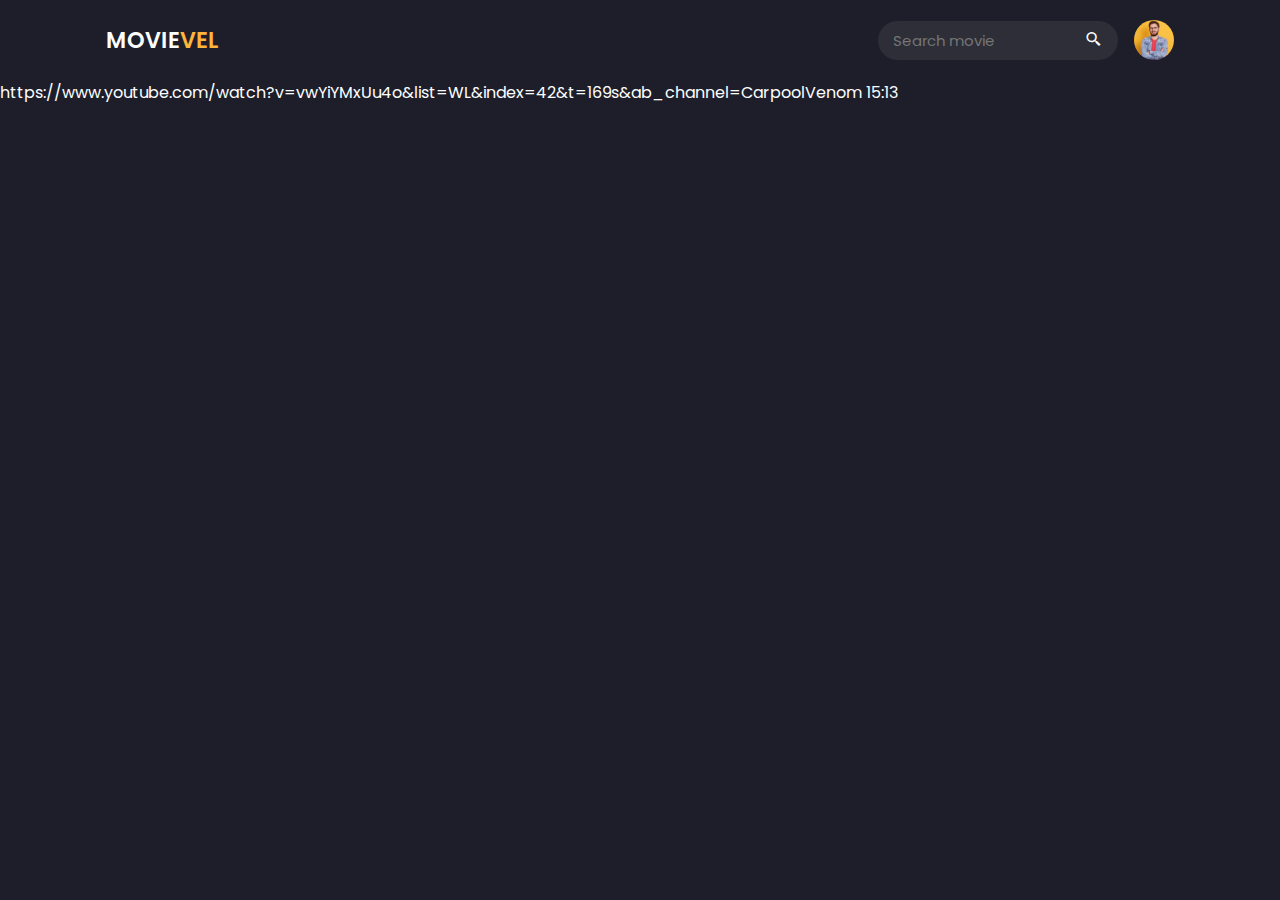
==== index.html @ 68d5fafa "Header updated" ====
<!DOCTYPE html>
<html lang="en">

<head>
   <meta charset="UTF-8" />
   <meta http-equiv="X-UA-Compatible" content="IE=edge" />
   <meta name="viewport" content="width=device-width, initial-scale=1.0" />
   <title>responsive Moviews Website</title>
   <!-- Link to CSS -->
   <link rel="stylesheet" href="css/style.css" />
   <!-- Fav Icon -->
   <link rel="shortcut icon" href="img/fav-icon.png" />
   <!-- Box Icons -->
   <link href="https://unpkg.com/boxicons@2.1.4/css/boxicons.min.css" rel="stylesheet" />
</head>

<body>
   <!-- Header -->
   <header>
      <!-- Nav -->
      <div class="nav container">
         <!-- Logo -->
         <a href="index.html" class="logo">
            Movie<span>Vel</span>
         </a>
         <div class="search-box">
            <input type="search" name="" id="search-input" placeholder="Search movie">
            <i class="bx bx-search-alt-2"></i>
         </div>
         <!-- User -->
         <a href="#" class="user">
            <img src="img/user.jpg" alt="" class="user-img">
         </a>
         <!-- NavBar -->
      </div>
   </header>

   <!-- Link To JS -->
   <script src="js/main.js"></script>
</body>

</html>

https://www.youtube.com/watch?v=vwYiYMxUu4o&list=WL&index=42&t=169s&ab_channel=CarpoolVenom
15:13
---- css/style.css ----
/* Google Fonts */
@import url("https://fonts.googleapis.com/css2?family=Poppins:wght@400;500;600;700&display=swap");

* {
   font-family: "Poppins", sans-serif;
   margin: 0;
   padding: 0;
   scroll-behavior: smooth;
   box-sizing: border-box;
   scroll-padding-top: 2rem;
}

/* Some Variables */
:root {
   --main-color: #ffb43a;
   --hover-color: hsl(37, 94%, 57%);
   --body-color: #1e1e2a;
   --text-color: #fcfeff;
   --container-color: #2d2e37;
}

a {
   text-decoration: none;
}

li {
   list-style: none;
}

img {
   width: 100%;
}

.bx {
   cursor: pointer;
}

body {
   background: var(--body-color);
   color: var(--text-color);
}

.container {
   max-width: 1068px;
   margin: auto;
   width: 100%;
}

.header {
   position: fixed;
   top: 0;
   left: 0;
   width: 100%;
   background: var(--body-color);
   z-index: 100;
}

/* Nav */
.nav {
   display: flex;
   align-items: center;
   justify-content: center;
   padding: 20px 0;
}

/* Logo */
.logo {
   font-size: 1.4rem;
   color: var(--text-color);
   font-weight: 600;
   text-transform: uppercase;
   margin: 0 auto 0 0;
}

.logo span {
   color: var(--main-color);
}

/* Search Box */
.search-box {
   max-width: 240px;
   width: 100%;
   display: flex;
   align-items: center;
   column-gap: 0.7rem;
   padding: 8px 15px;
   background: var(--container-color);
   border-radius: 4rem;
   margin-right: 1rem;
}

.search-box .bx {
   font-size: 1.1rem;
}

.search-box .bx:hover {
   color: var(--main-color);
}

#search-input {
   width: 100%;
   border: none;
   outline: none;
   color: var(--text-color);
   background: transparent;
   font-size: 0.938rem;
}

.user {
   display: flex;
} 

.user-img {
   width: 40px;
   height: 40px;
   border-radius: 50%;
   object-fit: cover;
   object-position: center;
}
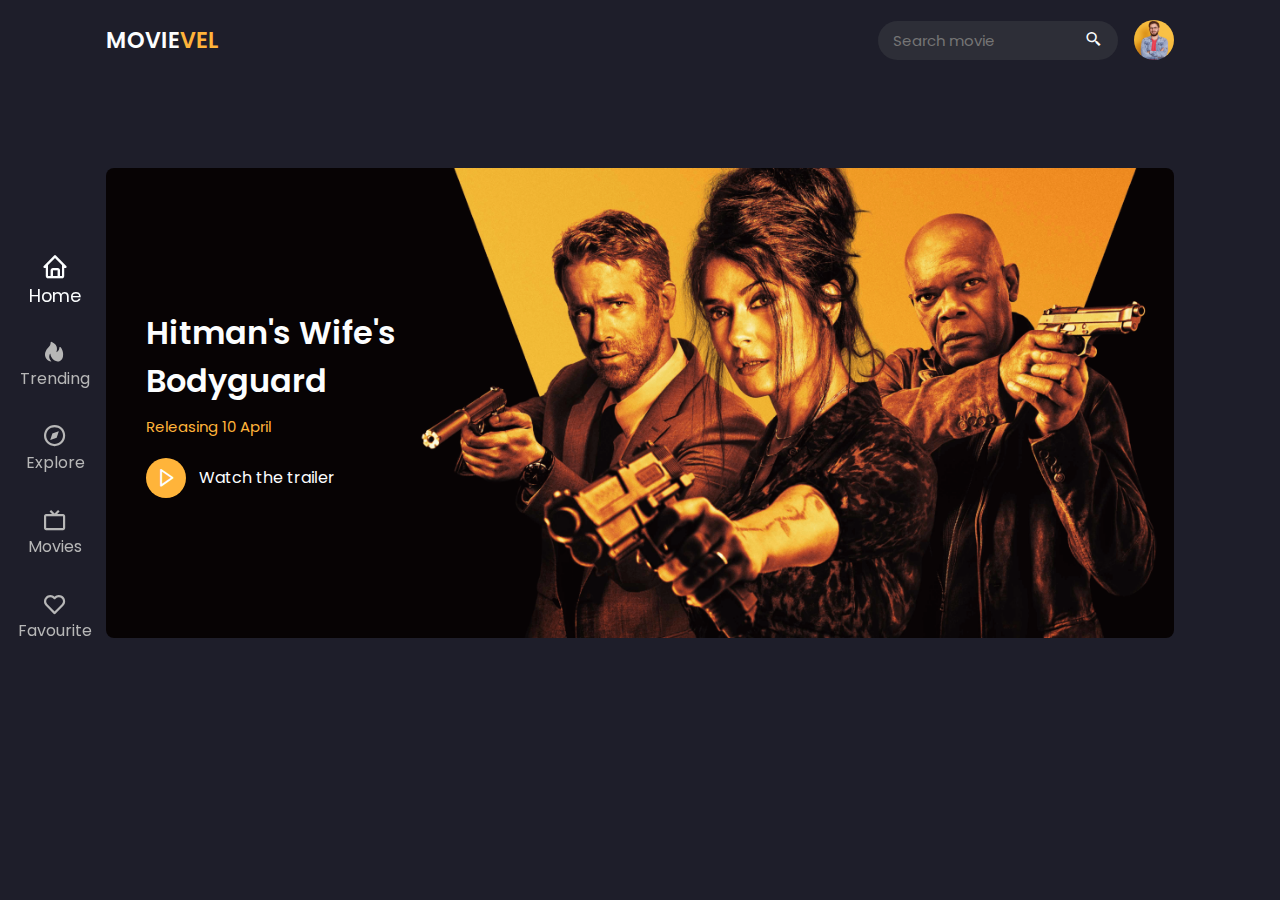
==== commit 43965aff: "home section added" ====
--- a/index.html
+++ b/index.html
@@ -32,14 +32,48 @@
             <img src="img/user.jpg" alt="" class="user-img">
          </a>
          <!-- NavBar -->
+         <div class="navbar">
+            <a href="#home" class="nav-link nav-active">
+               <i class="bx bx-home"></i>
+               <span class="nav-link-title">Home</span>
+            </a>
+            <a href="#home" class="nav-link">
+               <i class="bx bxs-hot"></i>
+               <span class="nav-link-title">Trending</span>
+            </a>
+            <a href="#home" class="nav-link">
+               <i class="bx bx-compass"></i>
+               <span class="nav-link-title">Explore</span>
+            </a>
+            <a href="#home" class="nav-link">
+               <i class="bx bx-tv"></i>
+               <span class="nav-link-title">Movies</span>
+            </a>
+            <a href="#home" class="nav-link">
+               <i class="bx bx-heart"></i>
+               <span class="nav-link-title">Favourite</span>
+            </a>
+         </div>
       </div>
    </header>
+   <!-- Home -->
+   <section class="home container" id="home">
+      <!-- Home Image -->
+      <img src="img/home-background.png" class="home-img">
+      <!-- Home Text -->
+      <div class="home-text">
+         <h1 class="home-title">Hitman's Wife's <br> Bodyguard</h1>
+         <p>Releasing 10 April</p>
+         <a href="#" class="watch-btn">
+            <i class="bx bx-right-arrow"></i>
+            <span>Watch the trailer</span>
+         </a>
+      </div>
+   </section>
+   <!-- Home End -->
 
    <!-- Link To JS -->
    <script src="js/main.js"></script>
 </body>
 
-</html>
-
-https://www.youtube.com/watch?v=vwYiYMxUu4o&list=WL&index=42&t=169s&ab_channel=CarpoolVenom
-15:13+</html>--- a/css/style.css
+++ b/css/style.css
@@ -27,6 +27,10 @@
    list-style: none;
 }
 
+section {
+   padding: 3rem 0 2rem;
+}
+
 img {
    width: 100%;
 }
@@ -108,7 +112,7 @@
 
 .user {
    display: flex;
-} 
+}
 
 .user-img {
    width: 40px;
@@ -116,4 +120,92 @@
    border-radius: 50%;
    object-fit: cover;
    object-position: center;
-}+}
+
+.navbar {
+   position: fixed;
+   top: 50%;
+   transform: translateY(-50%);
+   left: 18px;
+   display: flex;
+   flex-direction: column;
+   row-gap: 2.1rem;
+}
+
+.nav-link {
+   display: flex;
+   flex-direction: column;
+   align-items: center;
+   color: #b7b7b7;
+}
+
+.nav-link:hover,
+.nav-active {
+   color: var(--tex-color);
+   transition: 0.3s all linear;
+   transform: scale(1.1);
+}
+
+.nav-link .bx {
+   font-size: 1.6rem;
+}
+
+.home {
+   position: relative;
+   min-height: 470px;
+   display: flex;
+   align-items: center;
+   margin-top: 5rem;
+   border-radius: 0.5rem;
+}
+
+.home-img {
+   position: absolute;
+   width: 100%;
+   height: 100%;
+   z-index: -1;
+   object-fit: cover;
+   border-radius: 0.5rem;
+}
+
+.home-text {
+   padding-left: 40px;
+}
+
+.home-title {
+   font-size: 2rem;
+   font-weight: 600;
+}
+
+.home-text p {
+   font-size: 0.938rem;
+   margin: 10px 0 20px;
+   color: var(--main-color);
+}
+
+.watch-btn {
+   display: flex;
+   align-items: center;
+   column-gap: 0.8rem;
+   color: var(--text-color);
+}
+
+.watch-btn .bx {
+   font-size: 21px;
+   background: var(--main-color);
+   width: 40px;
+   height: 40px;
+   border-radius: 50%;
+   display: flex;
+   align-items: center;
+   justify-content: center;
+}
+
+.watch-btn .bx:hover {
+   background: var(--hover-color);
+}
+
+.watch-btn span {
+   font-size: 1rem;
+   font-weight: 400;
+}
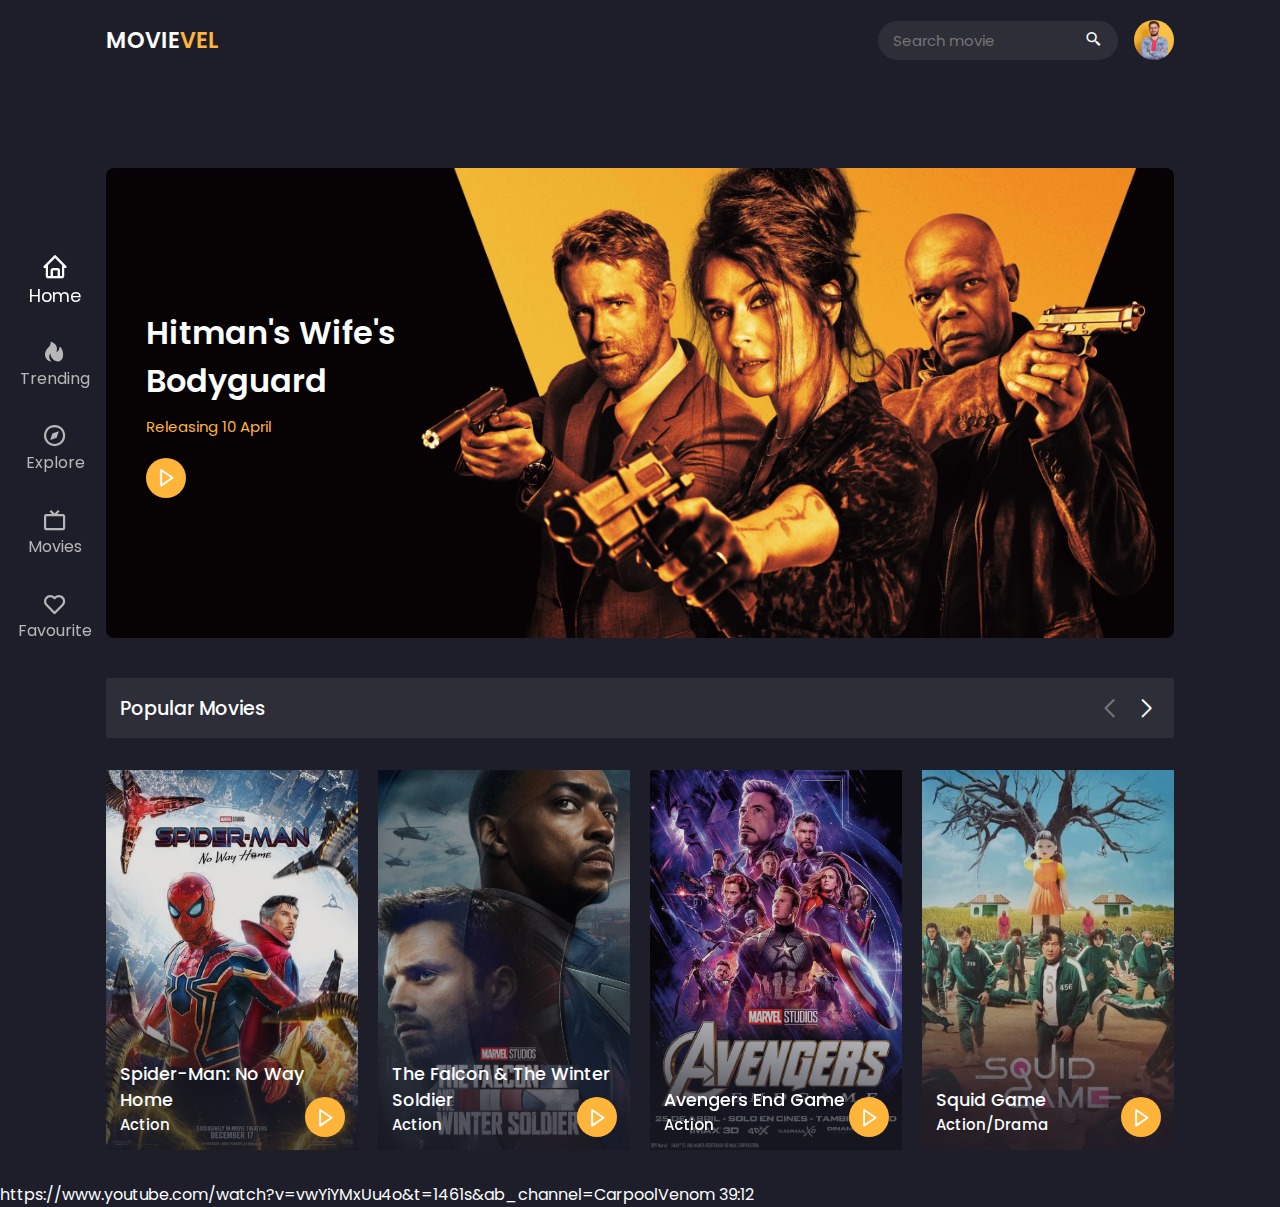
==== commit 20524408: "popular movies" ====
--- a/index.html
+++ b/index.html
@@ -2,78 +2,215 @@
 <html lang="en">
 
 <head>
-   <meta charset="UTF-8" />
-   <meta http-equiv="X-UA-Compatible" content="IE=edge" />
-   <meta name="viewport" content="width=device-width, initial-scale=1.0" />
-   <title>responsive Moviews Website</title>
-   <!-- Link to CSS -->
-   <link rel="stylesheet" href="css/style.css" />
-   <!-- Fav Icon -->
-   <link rel="shortcut icon" href="img/fav-icon.png" />
-   <!-- Box Icons -->
-   <link href="https://unpkg.com/boxicons@2.1.4/css/boxicons.min.css" rel="stylesheet" />
+  <meta charset="UTF-8" />
+  <meta http-equiv="X-UA-Compatible" content="IE=edge" />
+  <meta name="viewport" content="width=device-width, initial-scale=1.0" />
+  <title>responsive Moviews Website</title>
+  <!-- Link to CSS -->
+  <link rel="stylesheet" href="css/style.css" />
+  <!-- Link Swiper CSS -->
+  <link rel="stylesheet" href="css/swiper-bundle.min.css">
+  <!-- Fav Icon -->
+  <link rel="shortcut icon" href="img/fav-icon.png" />
+  <!-- Box Icons -->
+  <link href="https://unpkg.com/boxicons@2.1.4/css/boxicons.min.css" rel="stylesheet" />
 </head>
 
 <body>
-   <!-- Header -->
-   <header>
-      <!-- Nav -->
-      <div class="nav container">
-         <!-- Logo -->
-         <a href="index.html" class="logo">
-            Movie<span>Vel</span>
-         </a>
-         <div class="search-box">
-            <input type="search" name="" id="search-input" placeholder="Search movie">
-            <i class="bx bx-search-alt-2"></i>
-         </div>
-         <!-- User -->
-         <a href="#" class="user">
-            <img src="img/user.jpg" alt="" class="user-img">
-         </a>
-         <!-- NavBar -->
-         <div class="navbar">
-            <a href="#home" class="nav-link nav-active">
-               <i class="bx bx-home"></i>
-               <span class="nav-link-title">Home</span>
-            </a>
-            <a href="#home" class="nav-link">
-               <i class="bx bxs-hot"></i>
-               <span class="nav-link-title">Trending</span>
-            </a>
-            <a href="#home" class="nav-link">
-               <i class="bx bx-compass"></i>
-               <span class="nav-link-title">Explore</span>
-            </a>
-            <a href="#home" class="nav-link">
-               <i class="bx bx-tv"></i>
-               <span class="nav-link-title">Movies</span>
-            </a>
-            <a href="#home" class="nav-link">
-               <i class="bx bx-heart"></i>
-               <span class="nav-link-title">Favourite</span>
-            </a>
-         </div>
-      </div>
-   </header>
-   <!-- Home -->
-   <section class="home container" id="home">
-      <!-- Home Image -->
-      <img src="img/home-background.png" class="home-img">
-      <!-- Home Text -->
-      <div class="home-text">
-         <h1 class="home-title">Hitman's Wife's <br> Bodyguard</h1>
-         <p>Releasing 10 April</p>
-         <a href="#" class="watch-btn">
-            <i class="bx bx-right-arrow"></i>
-            <span>Watch the trailer</span>
-         </a>
-      </div>
-   </section>
-   <!-- Home End -->
-
-   <!-- Link To JS -->
-   <script src="js/main.js"></script>
+  <!-- Header -->
+  <header>
+    <!-- Nav -->
+    <div class="nav container">
+      <!-- Logo -->
+      <a href="index.html" class="logo">
+        Movie<span>Vel</span>
+      </a>
+      <div class="search-box">
+        <input type="search" name="" id="search-input" placeholder="Search movie">
+        <i class="bx bx-search-alt-2"></i>
+      </div>
+      <!-- User -->
+      <a href="#" class="user">
+        <img src="img/user.jpg" alt="" class="user-img">
+      </a>
+      <!-- NavBar -->
+      <div class="navbar">
+        <a href="#home" class="nav-link nav-active">
+          <i class="bx bx-home"></i>
+          <span class="nav-link-title">Home</span>
+        </a>
+        <a href="#home" class="nav-link">
+          <i class="bx bxs-hot"></i>
+          <span class="nav-link-title">Trending</span>
+        </a>
+        <a href="#home" class="nav-link">
+          <i class="bx bx-compass"></i>
+          <span class="nav-link-title">Explore</span>
+        </a>
+        <a href="#home" class="nav-link">
+          <i class="bx bx-tv"></i>
+          <span class="nav-link-title">Movies</span>
+        </a>
+        <a href="#home" class="nav-link">
+          <i class="bx bx-heart"></i>
+          <span class="nav-link-title">Favourite</span>
+        </a>
+      </div>
+    </div>
+  </header>
+  <!-- Home -->
+  <section class="home container" id="home">
+    <!-- Home Image -->
+    <img src="img/home-background.png" class="home-img">
+    <!-- Home Text -->
+    <div class="home-text">
+      <h1 class="home-title">Hitman's Wife's <br> Bodyguard</h1>
+      <p>Releasing 10 April</p>
+      <a href="#" class="watch-btn">
+        <i class="bx bx-right-arrow"></i>
+        
+      </a>
+    </div>
+  </section>
+  <!-- Home End -->
+  <!-- Popular Section Start  -->
+  <section class="popular container" id="container">
+    <!-- Heading -->
+    <div class="heading">
+      <h2 class="heading-title">Popular Movies</h2>
+      <!-- Swiper Buttons  -->
+      <div class="swiper-btn">
+        <div class="swiper-button-prev"></div>
+        <div class="swiper-button-next"></div>
+      </div>
+    </div>
+    <!-- Content -->
+    <div class="popular-content swiper">
+      <div class="swiper-wrapper">
+        <!-- Movies Box 1 -->
+        <div class="swiper-slide">
+          <div class="movie-box">
+            <img src="img/popular-movie-1.jpg" alt="" class="movie-box-img">
+            <div class="box-text">
+              <h2 class="movie-title">Spider-Man: No Way Home</h2>
+              <span class="movie-type">Action</span>
+              <a href="#" class="watch-btn play-btn">
+                <i class="bx bx-right-arrow"></i>
+                
+              </a>
+            </div>
+          </div>
+        </div>
+        <!-- Movies Box 2 -->
+        <div class="swiper-slide">
+          <div class="movie-box">
+            <img src="img/popular-movie-5.jpg" alt="" class="movie-box-img">
+            <div class="box-text">
+              <h2 class="movie-title">The Falcon & The Winter Soldier</h2>
+              <span class="movie-type">Action</span>
+              <a href="#" class="watch-btn play-btn">
+                <i class="bx bx-right-arrow"></i>
+                
+              </a>
+            </div>
+          </div>
+        </div>
+        <!-- Movies Box 3 -->
+        <div class="swiper-slide">
+          <div class="movie-box">
+            <img src="img/popular-movie-2.png" alt="" class="movie-box-img">
+            <div class="box-text">
+              <h2 class="movie-title">Avengers End Game</h2>
+              <span class="movie-type">Action</span>
+              <a href="#" class="watch-btn play-btn">
+                <i class="bx bx-right-arrow"></i>
+                
+              </a>
+            </div>
+          </div>
+        </div>
+        <!-- Movies Box 4 -->
+        <div class="swiper-slide">
+          <div class="movie-box">
+            <img src="img/popular-movie-4.jpg" alt="" class="movie-box-img">
+            <div class="box-text">
+              <h2 class="movie-title">Squid Game</h2>
+              <span class="movie-type">Action/Drama</span>
+              <a href="#" class="watch-btn play-btn">
+                <i class="bx bx-right-arrow"></i>
+                
+              </a>
+            </div>
+          </div>
+        </div>
+        <!-- Movies Box 5 -->
+        <div class="swiper-slide">
+          <div class="movie-box">
+            <img src="img/popular-movie-3.jpg" alt="" class="movie-box-img">
+            <div class="box-text">
+              <h2 class="movie-title">Loki</h2>
+              <span class="movie-type">Action</span>
+              <a href="#" class="watch-btn play-btn">
+                <i class="bx bx-right-arrow"></i>
+                
+              </a>
+            </div>
+          </div>
+        </div>
+        <!-- Movies Box 6 -->
+        <div class="swiper-slide">
+          <div class="movie-box">
+            <img src="img/popular-movie-6.jpg" alt="" class="movie-box-img">
+            <div class="box-text">
+              <h2 class="movie-title">Hawkeye</h2>
+              <span class="movie-type">Action</span>
+              <a href="#" class="watch-btn play-btn">
+                <i class="bx bx-right-arrow"></i>
+                
+              </a>
+            </div>
+          </div>
+        </div>
+        <!-- Movies Box 7 -->
+        <div class="swiper-slide">
+          <div class="movie-box">
+            <img src="img/popular-movie-7.jpg" alt="" class="movie-box-img">
+            <div class="box-text">
+              <h2 class="movie-title">Agents of S.H.I.E.L.D.</h2>
+              <span class="movie-type">Action</span>
+              <a href="#" class="watch-btn play-btn">
+                <i class="bx bx-right-arrow"></i>
+                
+              </a>
+            </div>
+          </div>
+        </div>
+        <!-- Movies Box 8 -->
+        <div class="swiper-slide">
+          <div class="movie-box">
+            <img src="img/popular-movie-8.jpg" alt="" class="movie-box-img">
+            <div class="box-text">
+              <h2 class="movie-title">The Flash</h2>
+              <span class="movie-type">Action</span>
+              <a href="#" class="watch-btn play-btn">
+                <i class="bx bx-right-arrow"></i>
+                
+              </a>
+            </div>
+          </div>
+        </div>
+      </div>
+    </div>
+  </section>
+  <!-- Popular Section End  -->
+
+  <!-- Link Swiper JS -->
+  <script src="js/swiper-bundle.min.js"></script>
+  <!-- Link To JS -->
+  <script src="js/main.js"></script>
 </body>
 
-</html>+</html>
+
+https://www.youtube.com/watch?v=vwYiYMxUu4o&t=1461s&ab_channel=CarpoolVenom
+39:12--- a/css/style.css
+++ b/css/style.css
@@ -209,3 +209,84 @@
    font-size: 1rem;
    font-weight: 400;
 }
+
+.heading {
+   display: flex;
+   align-items: center;
+   justify-content: space-between;
+   background-color: var(--container-color);
+   padding: 8px 14px;
+   border: 1px solid hsl(200, 100%, 99% / 5%);
+   margin-bottom: 2rem;
+}
+
+.heading-title {
+   font-size: 1.2rem;
+   font-weight: 500;
+}
+
+/* Movie Box */
+.movie-box {
+   position: relative;
+   width: 100%;
+   height: 380px;
+   overflow: hidden;
+}
+
+.movie-box-img {
+  width: 100%;
+  height: 100%;
+  object-fit: cover; 
+}
+
+.movie-box .box-text {
+   position: absolute;
+   bottom: 0;
+   left: 0;
+   width: 100%;
+   height: 100%;
+   display: flex;
+   flex-direction: column;
+   justify-content: flex-end;
+   padding: 14px;
+   background: linear-gradient(
+   8deg, 
+   hsl(240 17% 14% / 74%) 14%, 
+   hsl(240 17% 14% / 14%) 44%);
+   overflow: hidden;
+}
+
+.movie-title {
+   font-size: 1.1rem;
+   font-weight: 500;
+}
+
+.movie-type {
+   font-size: 0.938rem;
+   font-weight: 500;
+}
+
+.play-btn {
+   position: absolute;
+   bottom: 0.8rem;
+   right: 0.8rem;
+}
+
+/* Swiper Btns */
+.swiper-btn {
+   display: flex;
+}
+
+.swiper-button-next, 
+.swiper-button-prev {
+   position: static !important;
+   margin: 0 0 0 10px !important;
+   color: red;
+}
+
+.swiper-button-next::after, 
+.swiper-button-prev::after {
+   color: var(--text-color);
+   font-size: 18px !important;
+   font-weight: 700;
+}
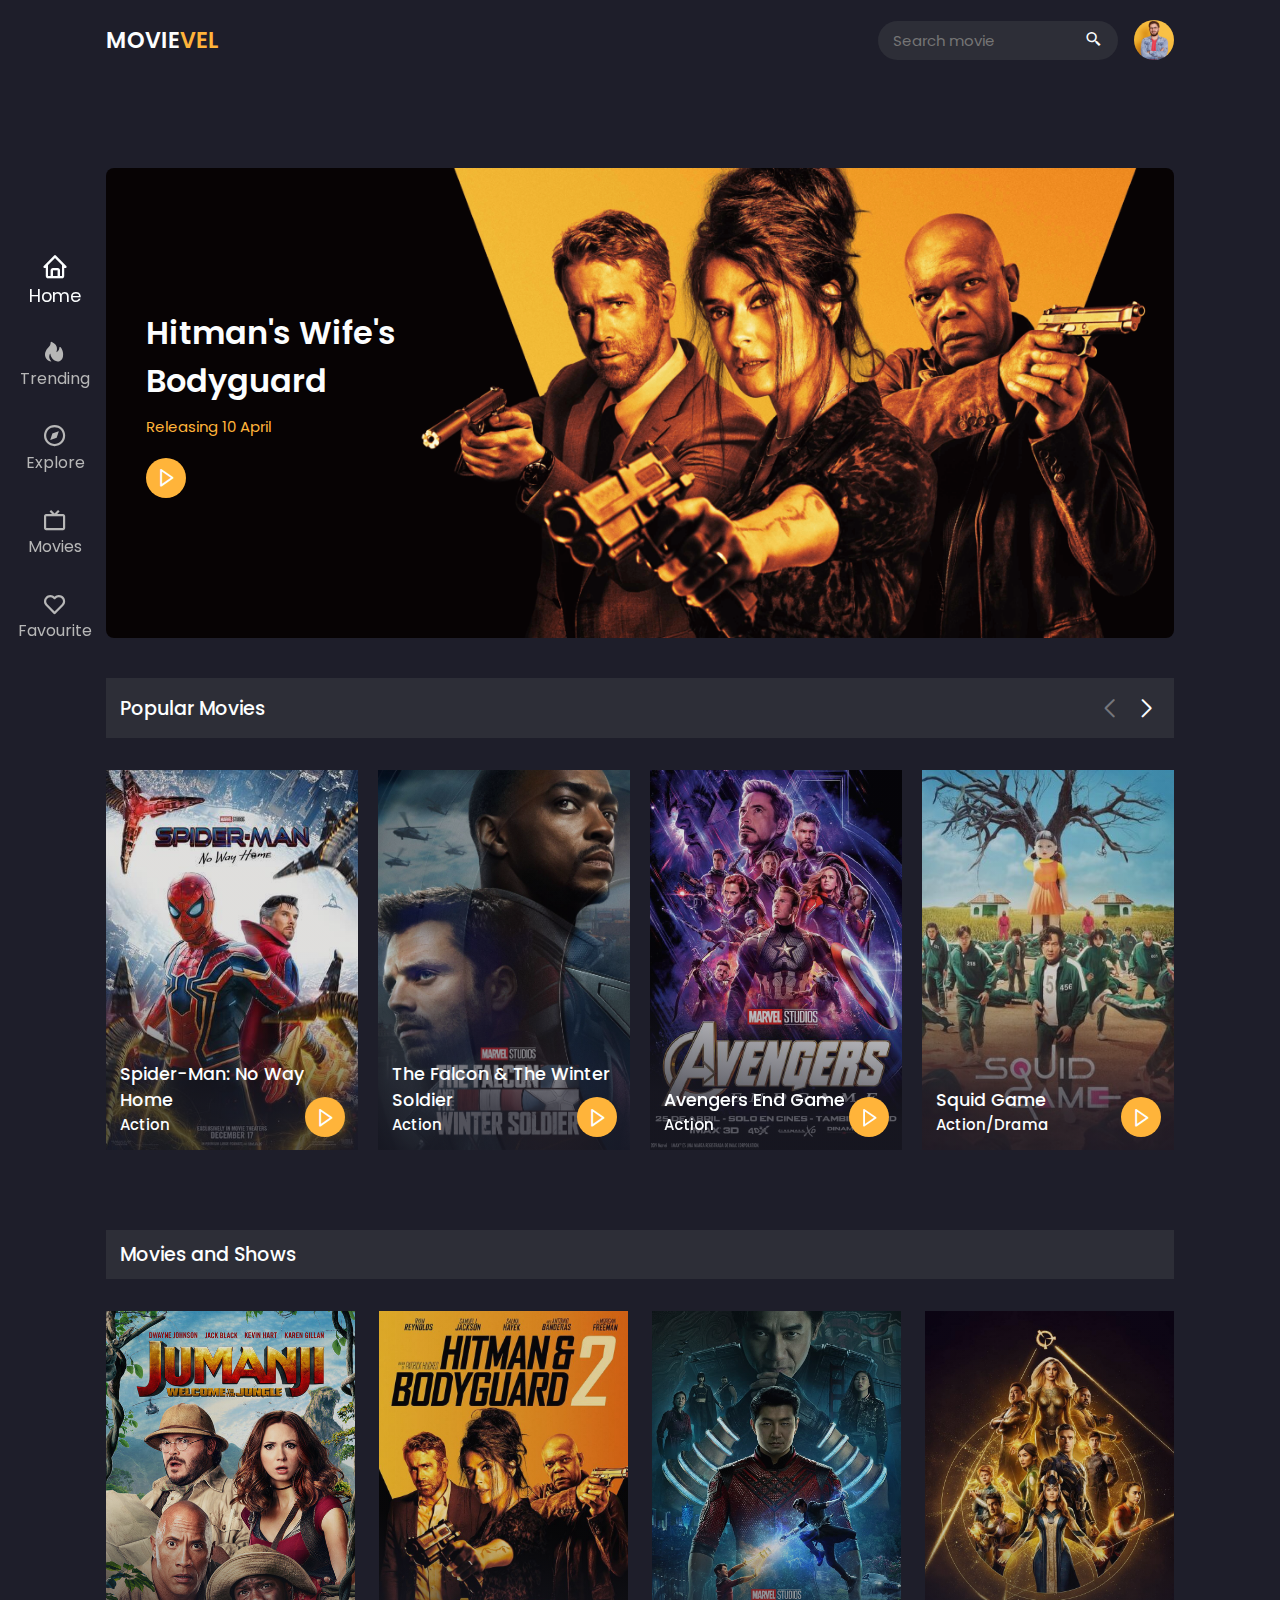
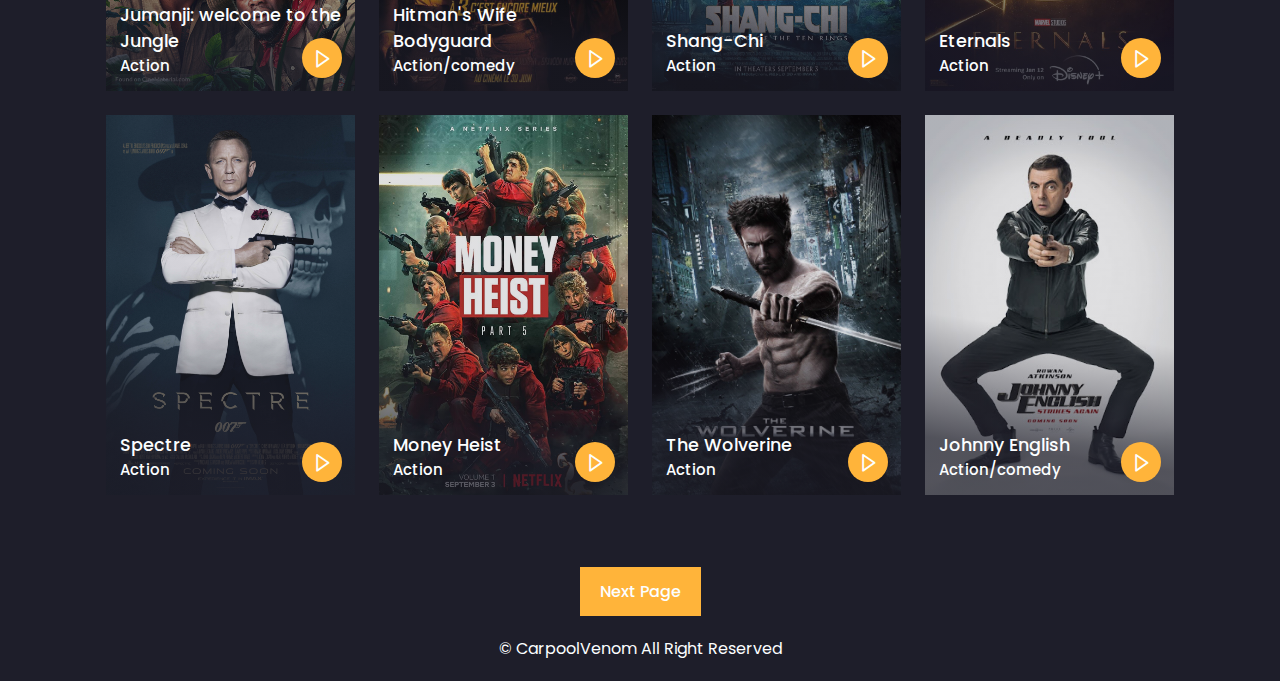
==== commit 512917a9: "seccion de peliculas y shows agregada" ====
--- a/index.html
+++ b/index.html
@@ -68,7 +68,6 @@
       <p>Releasing 10 April</p>
       <a href="#" class="watch-btn">
         <i class="bx bx-right-arrow"></i>
-        
       </a>
     </div>
   </section>
@@ -96,7 +95,6 @@
               <span class="movie-type">Action</span>
               <a href="#" class="watch-btn play-btn">
                 <i class="bx bx-right-arrow"></i>
-                
               </a>
             </div>
           </div>
@@ -110,7 +108,6 @@
               <span class="movie-type">Action</span>
               <a href="#" class="watch-btn play-btn">
                 <i class="bx bx-right-arrow"></i>
-                
               </a>
             </div>
           </div>
@@ -124,7 +121,6 @@
               <span class="movie-type">Action</span>
               <a href="#" class="watch-btn play-btn">
                 <i class="bx bx-right-arrow"></i>
-                
               </a>
             </div>
           </div>
@@ -138,7 +134,6 @@
               <span class="movie-type">Action/Drama</span>
               <a href="#" class="watch-btn play-btn">
                 <i class="bx bx-right-arrow"></i>
-                
               </a>
             </div>
           </div>
@@ -152,7 +147,6 @@
               <span class="movie-type">Action</span>
               <a href="#" class="watch-btn play-btn">
                 <i class="bx bx-right-arrow"></i>
-                
               </a>
             </div>
           </div>
@@ -166,7 +160,6 @@
               <span class="movie-type">Action</span>
               <a href="#" class="watch-btn play-btn">
                 <i class="bx bx-right-arrow"></i>
-                
               </a>
             </div>
           </div>
@@ -180,7 +173,6 @@
               <span class="movie-type">Action</span>
               <a href="#" class="watch-btn play-btn">
                 <i class="bx bx-right-arrow"></i>
-                
               </a>
             </div>
           </div>
@@ -194,7 +186,6 @@
               <span class="movie-type">Action</span>
               <a href="#" class="watch-btn play-btn">
                 <i class="bx bx-right-arrow"></i>
-                
               </a>
             </div>
           </div>
@@ -203,6 +194,113 @@
     </div>
   </section>
   <!-- Popular Section End  -->
+
+  <!-- Movies Section Start -->
+  <section class="movies container" id="movies">
+    <!-- Headig -->
+    <div class="heading">
+      <h2 class="heading-title">Movies and Shows</h2>
+    </div>
+    <div class="movies-content">
+      <!-- Movies Box 1 -->
+      <div class="movie-box">
+        <img src="img/movie-1.jpg" alt="" class="movie-box-img">
+        <div class="box-text">
+          <h2 class="movie-title">Jumanji: welcome to the Jungle</h2>
+          <span class="movie-type">Action</span>
+          <a href="#" class="watch-btn play-btn">
+            <i class="bx bx-right-arrow"></i>
+          </a>
+        </div>
+      </div>
+      <!-- Movies Box 2 -->
+      <div class="movie-box">
+        <img src="img/movie-2.jpg" alt="" class="movie-box-img">
+        <div class="box-text">
+          <h2 class="movie-title">Hitman's Wife Bodyguard</h2>
+          <span class="movie-type">Action/comedy</span>
+          <a href="#" class="watch-btn play-btn">
+            <i class="bx bx-right-arrow"></i>
+          </a>
+        </div>
+      </div>
+      <!-- Movies Box 3 -->
+      <div class="movie-box">
+        <img src="img/movie-3.jpg" alt="" class="movie-box-img">
+        <div class="box-text">
+          <h2 class="movie-title">Shang-Chi</h2>
+          <span class="movie-type">Action</span>
+          <a href="#" class="watch-btn play-btn">
+            <i class="bx bx-right-arrow"></i>
+          </a>
+        </div>
+      </div>
+      <!-- Movies Box 4 -->
+      <div class="movie-box">
+        <img src="img/movie-4.jpg" alt="" class="movie-box-img">
+        <div class="box-text">
+          <h2 class="movie-title">Eternals</h2>
+          <span class="movie-type">Action</span>
+          <a href="#" class="watch-btn play-btn">
+            <i class="bx bx-right-arrow"></i>
+          </a>
+        </div>
+      </div>
+      <!-- Movies Box 5 -->
+      <div class="movie-box">
+        <img src="img/movie-5.jpg" alt="" class="movie-box-img">
+        <div class="box-text">
+          <h2 class="movie-title">Spectre</h2>
+          <span class="movie-type">Action</span>
+          <a href="#" class="watch-btn play-btn">
+            <i class="bx bx-right-arrow"></i>
+          </a>
+        </div>
+      </div>
+      <!-- Movies Box 6 -->
+      <div class="movie-box">
+        <img src="img/movie-6.jpg" alt="" class="movie-box-img">
+        <div class="box-text">
+          <h2 class="movie-title">Money Heist</h2>
+          <span class="movie-type">Action</span>
+          <a href="#" class="watch-btn play-btn">
+            <i class="bx bx-right-arrow"></i>
+          </a>
+        </div>
+      </div>
+      <!-- Movies Box 7 -->
+      <div class="movie-box">
+        <img src="img/movie-7.jpg" alt="" class="movie-box-img">
+        <div class="box-text">
+          <h2 class="movie-title">The Wolverine</h2>
+          <span class="movie-type">Action</span>
+          <a href="#" class="watch-btn play-btn">
+            <i class="bx bx-right-arrow"></i>
+          </a>
+        </div>
+      </div>
+      <!-- Movies Box 8 -->
+      <div class="movie-box">
+        <img src="img/movie-8.jpg" alt="" class="movie-box-img">
+        <div class="box-text">
+          <h2 class="movie-title">Johnny English</h2>
+          <span class="movie-type">Action/comedy</span>
+          <a href="#" class="watch-btn play-btn">
+            <i class="bx bx-right-arrow"></i>
+          </a>
+        </div>
+      </div>
+    </div>
+  </section>
+  <!-- Movies Section End -->
+  <!-- Next Page -->
+  <div class="next-page">
+    <a href="#" class="next-btn">Next Page</a>
+  </div>
+  <!-- Copyright -->
+  <div class="copyright">
+    <p>&#169; CarpoolVenom All Right Reserved</p>
+  </div>
 
   <!-- Link Swiper JS -->
   <script src="js/swiper-bundle.min.js"></script>
@@ -212,5 +310,6 @@
 
 </html>
 
-https://www.youtube.com/watch?v=vwYiYMxUu4o&t=1461s&ab_channel=CarpoolVenom
-39:12+<!-- Alacenar imagenes y videos en un servidor y traerlas -->
+<!-- https://www.youtube.com/watch?v=vwYiYMxUu4o&t=1461s&ab_channel=CarpoolVenom
+46:51 -->--- a/css/style.css
+++ b/css/style.css
@@ -234,9 +234,9 @@
 }
 
 .movie-box-img {
-  width: 100%;
-  height: 100%;
-  object-fit: cover; 
+   width: 100%;
+   height: 100%;
+   object-fit: cover;
 }
 
 .movie-box .box-text {
@@ -249,10 +249,7 @@
    flex-direction: column;
    justify-content: flex-end;
    padding: 14px;
-   background: linear-gradient(
-   8deg, 
-   hsl(240 17% 14% / 74%) 14%, 
-   hsl(240 17% 14% / 14%) 44%);
+   background: linear-gradient(8deg, hsl(240 17% 14% / 74%) 14%, hsl(240 17% 14% / 14%) 44%);
    overflow: hidden;
 }
 
@@ -277,16 +274,57 @@
    display: flex;
 }
 
-.swiper-button-next, 
+.swiper-button-next,
 .swiper-button-prev {
    position: static !important;
    margin: 0 0 0 10px !important;
    color: red;
 }
 
-.swiper-button-next::after, 
+.swiper-button-next::after,
 .swiper-button-prev::after {
    color: var(--text-color);
    font-size: 18px !important;
    font-weight: 700;
 }
+
+/* Movies */
+
+.movies .heading {
+   padding: 10px 14px;
+}
+
+.movies-content {
+   display: grid;
+   grid-template-columns: repeat(auto-fit, minmax(247px, 1fr));
+   gap: 1.5rem;
+}
+
+.movies-content .movie-box:hover .movie-box-img {
+   transform: scale(1.1);
+   transition: .5s;
+}
+
+.next-page {
+   display: flex;
+   align-items: center;
+   justify-content: center;
+   margin-top: 2.5rem;
+}
+
+.next-btn {
+   background: var(--main-color);
+   padding: 12px 20px;
+   color: var(--tex-color);
+   font-weight: 500;
+}
+
+.next-btn:hover {
+   background: var(--hover-color);
+   transition: 0.3s all linear;
+}
+
+.copyright {
+   text-align: center;
+   padding: 20px;
+}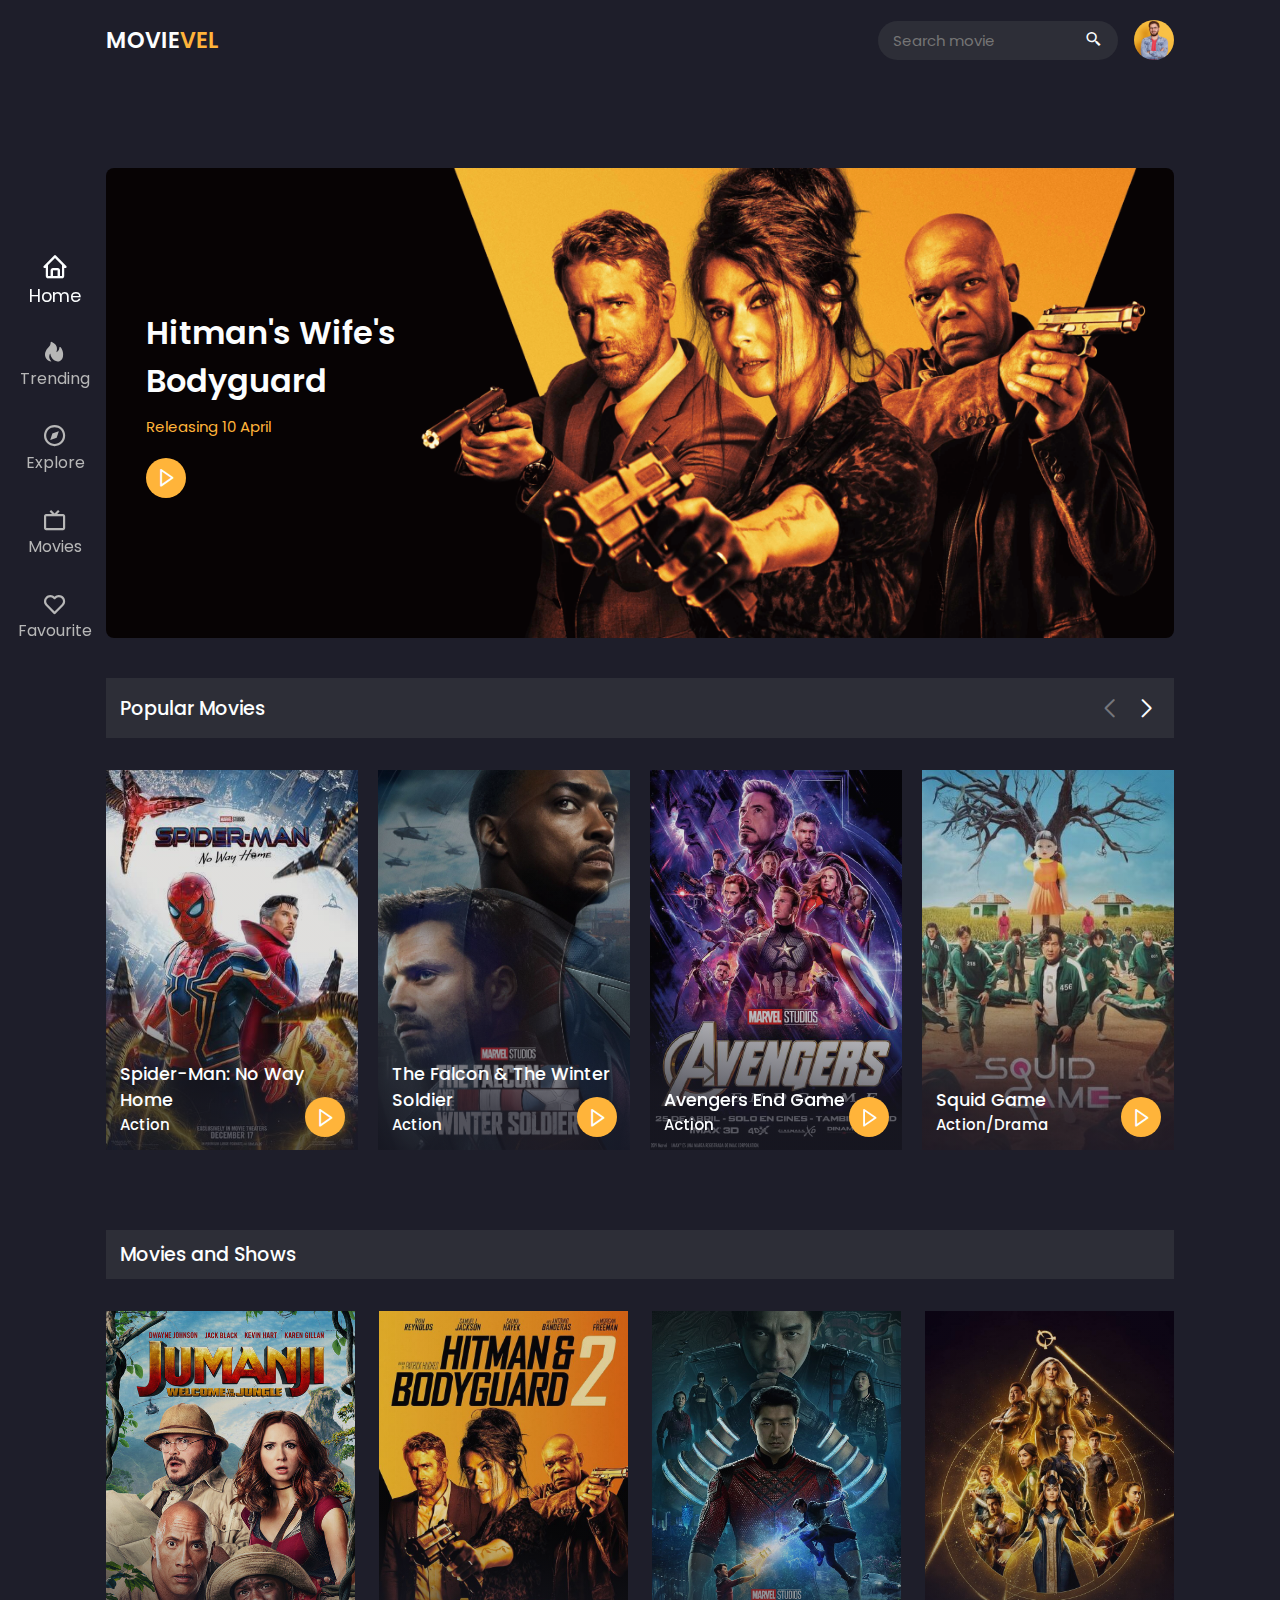
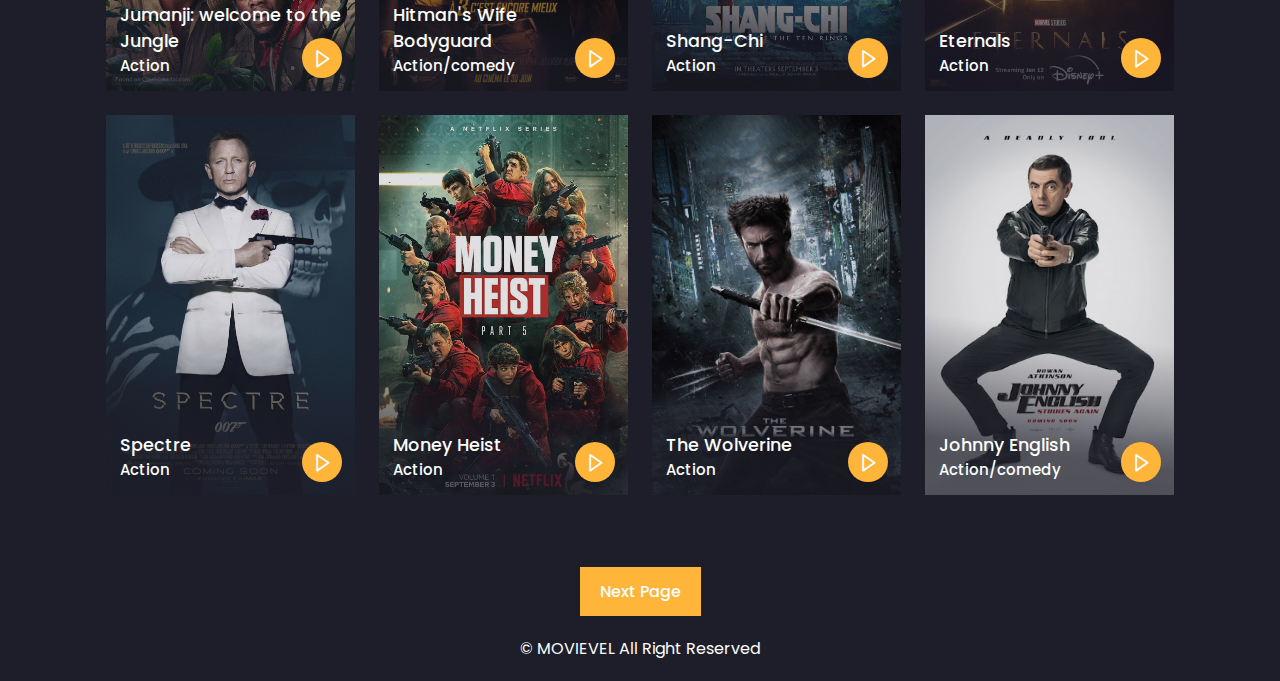
==== commit b8b7142d: "multiples secciones agregadas" ====
--- a/index.html
+++ b/index.html
@@ -208,7 +208,7 @@
         <div class="box-text">
           <h2 class="movie-title">Jumanji: welcome to the Jungle</h2>
           <span class="movie-type">Action</span>
-          <a href="#" class="watch-btn play-btn">
+          <a href="play-page.html" class="watch-btn play-btn">
             <i class="bx bx-right-arrow"></i>
           </a>
         </div>
@@ -299,7 +299,7 @@
   </div>
   <!-- Copyright -->
   <div class="copyright">
-    <p>&#169; CarpoolVenom All Right Reserved</p>
+    <p>&#169; MOVIEVEL All Right Reserved</p>
   </div>
 
   <!-- Link Swiper JS -->
@@ -312,4 +312,5 @@
 
 <!-- Alacenar imagenes y videos en un servidor y traerlas -->
 <!-- https://www.youtube.com/watch?v=vwYiYMxUu4o&t=1461s&ab_channel=CarpoolVenom
-46:51 -->+1:04:45 -->
+<!-- Practicas con frameworks css  -->--- a/css/style.css
+++ b/css/style.css
@@ -302,7 +302,7 @@
 
 .movies-content .movie-box:hover .movie-box-img {
    transform: scale(1.1);
-   transition: .5s;
+   transition: 0.5s;
 }
 
 .next-page {
@@ -324,7 +324,146 @@
    transition: 0.3s all linear;
 }
 
+/* Copyright */
 .copyright {
    text-align: center;
    padding: 20px;
+}
+
+/* Play Container */
+.play-container {
+   position: relative;
+   min-height: 540px;
+   margin-top: 5rem !important;
+}
+
+.play-img {
+   position: absolute;
+   width: 100%;
+   height: 100%;
+   /* object-fit: cover; */
+   object-position: center;
+   z-index: -1;
+}
+
+.play-text {
+   position: absolute;
+   bottom: 0;
+   left: 0;
+   width: 100%;
+   height: 100%;
+   display: flex;
+   flex-direction: column;
+   justify-content: flex-end;
+   padding: 40px;
+   background: linear-gradient(8deg, hsl(240 17% 14% / 74%) 14%, hsl(240 17% 14% / 14%) 44%);
+}
+
+.play-text h2 {
+   font-size: 1.6rem;
+   font-weight: 600;
+}
+
+.rating {
+   display: flex;
+   align-items: center;
+   column-gap: 2px;
+   font-size: 1.1rem;
+   color: var(--main-color);
+}
+
+.tags {
+   display: flex;
+   align-items: center;
+   column-gap: 8px;
+   margin: 1rem 0;
+}
+
+.tags span {
+   background: var(--container-color);
+   padding: 0 4px;
+}
+
+.play-movie {
+   position: absolute;
+   bottom: 18rem;
+   right: 10rem;
+   display: flex !important;
+   align-items: center;
+   justify-content: center;
+   width: 45px;
+   height: 45px;
+   border-radius: 50%;
+   background-color: var(--main-color);
+   font-size: 24px;
+   animation: animate 2s linear infinite;
+}
+
+@keyframes animate {
+   0% {
+      box-shadow: 0 0 0 rgb(255, 180, 58, 0.7);
+   }
+
+   40% {
+      box-shadow: 0 0 0 50px rgb(255, 193, 7, 0);
+   }
+
+   80% {
+      box-shadow: 0 0 0 50px rgb(255, 193, 7, 0);
+   }
+
+   100% {
+      box-shadow: 0 0 0 rgb(255, 193, 7, 0);
+   }
+}
+
+.video-container {
+   position: fixed;
+   top: 0;
+   left: 0;
+   display: none;
+   align-items: center;
+   justify-content: center;
+   width: 100%;
+   height: 100vh;
+   background: hsl(234 10% 20% / 60%);
+   z-index: 400;
+}
+
+.video-box {
+   position: relative;
+   width: 82%;
+}
+
+.video-container.show-video {
+   display: flex;
+}
+
+.video-box #myvideo {
+   width: 100%;
+   aspect-ratio: 16/9;
+}
+
+.close-video {
+   position: absolute;
+   top: -3rem;
+   right: 0;
+   font-size: 40px;
+   color: var(--main-color);
+}
+
+.about-movie {
+   margin-top: 2rem;
+}
+
+.about-movie h2 {
+   font-size: 1.4rem;
+   font-weight: 600;
+   color: var(--main-color);
+}
+
+.about-movie p {
+   max-width: 600px;
+   font-size: 0.938rem;
+   margin: 10px 0;
 }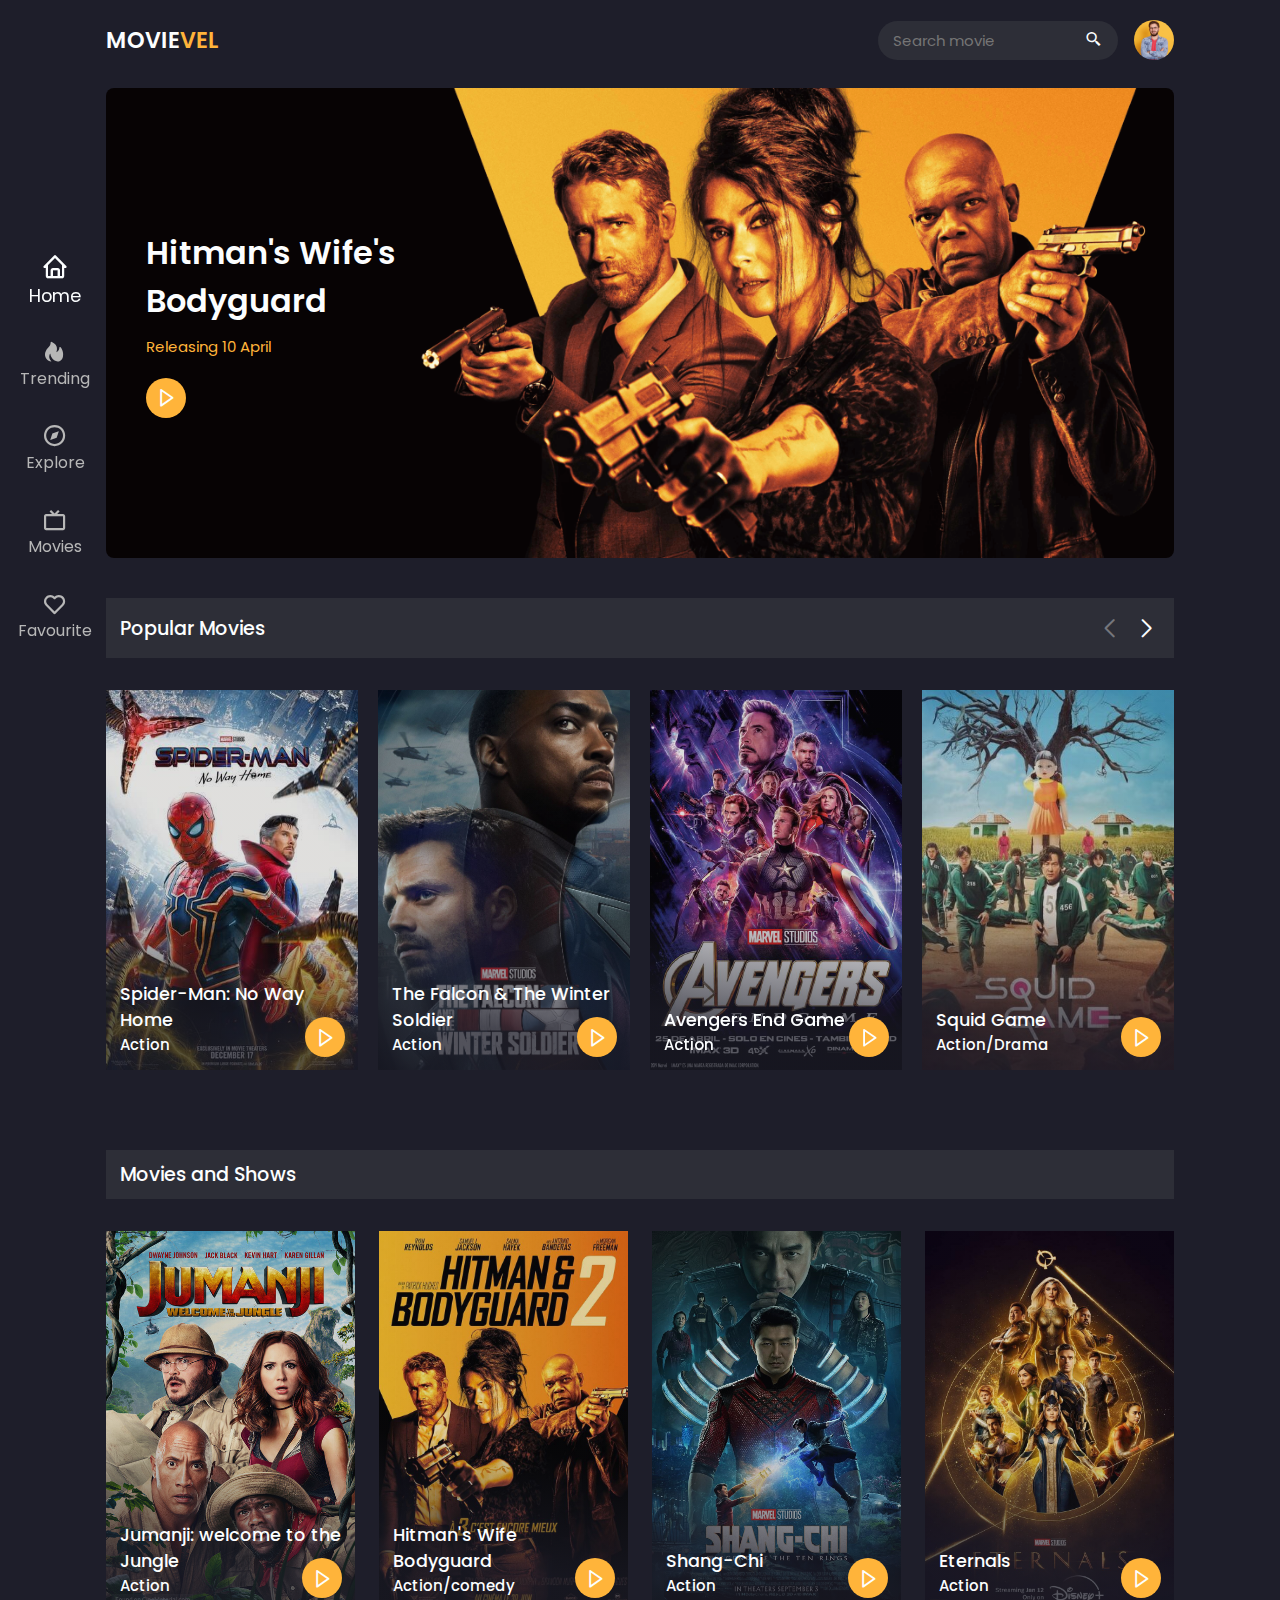
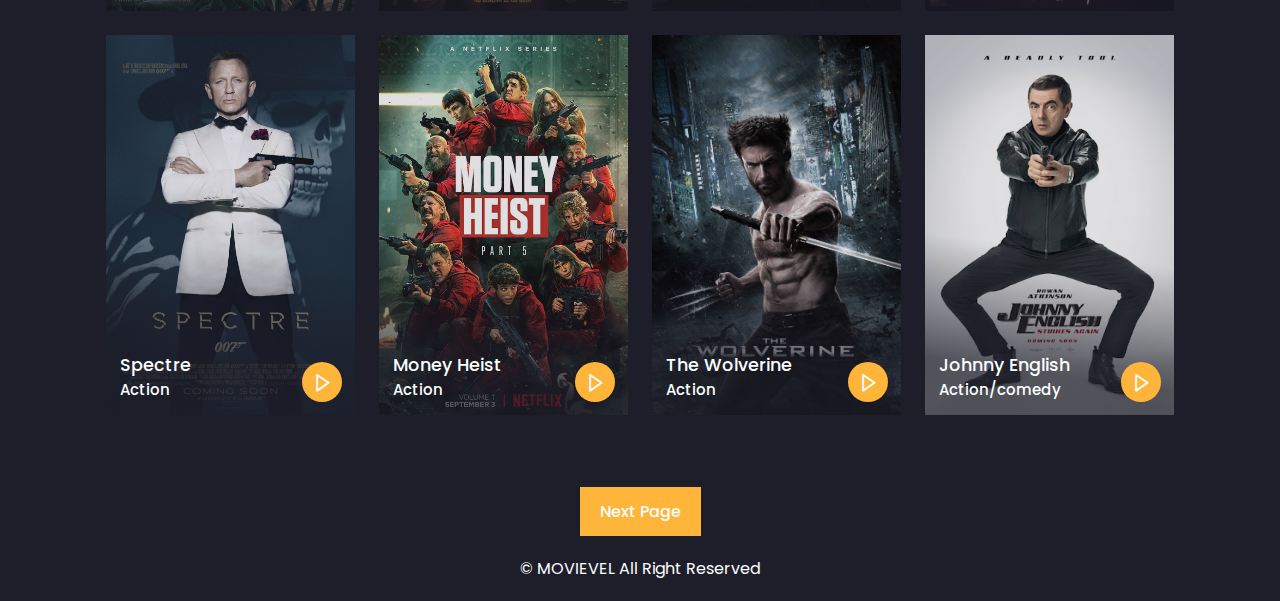
==== commit b1b9e4c2: "minimal bugg fixed" ====
--- a/index.html
+++ b/index.html
@@ -39,15 +39,15 @@
           <i class="bx bx-home"></i>
           <span class="nav-link-title">Home</span>
         </a>
-        <a href="#home" class="nav-link">
+        <a href="#popular" class="nav-link">
           <i class="bx bxs-hot"></i>
           <span class="nav-link-title">Trending</span>
         </a>
-        <a href="#home" class="nav-link">
+        <a href="#movies" class="nav-link">
           <i class="bx bx-compass"></i>
           <span class="nav-link-title">Explore</span>
         </a>
-        <a href="#home" class="nav-link">
+        <a href="play-page.html" class="nav-link">
           <i class="bx bx-tv"></i>
           <span class="nav-link-title">Movies</span>
         </a>
@@ -73,7 +73,7 @@
   </section>
   <!-- Home End -->
   <!-- Popular Section Start  -->
-  <section class="popular container" id="container">
+  <section class="popular container" id="popular">
     <!-- Heading -->
     <div class="heading">
       <h2 class="heading-title">Popular Movies</h2>
@@ -312,5 +312,5 @@
 
 <!-- Alacenar imagenes y videos en un servidor y traerlas -->
 <!-- https://www.youtube.com/watch?v=vwYiYMxUu4o&t=1461s&ab_channel=CarpoolVenom
-1:04:45 -->
+1:12:46 -->
 <!-- Practicas con frameworks css  -->--- a/css/style.css
+++ b/css/style.css
@@ -19,6 +19,24 @@
    --container-color: #2d2e37;
 }
 
+/* Custom Scroll Bar  */
+
+html::-webkit-scrollbar {
+   width: 0.5rem;
+   background: transparent;
+}
+
+html::-webkit-scrollbar-thumb {
+   background: var(--main-color);
+}
+
+
+/* Selection Color */
+::selection {
+   background: var(--main-color);
+   color: var(--text-color);
+}
+
 a {
    text-decoration: none;
 }
@@ -155,7 +173,6 @@
    min-height: 470px;
    display: flex;
    align-items: center;
-   margin-top: 5rem;
    border-radius: 0.5rem;
 }
 
@@ -466,4 +483,54 @@
    max-width: 600px;
    font-size: 0.938rem;
    margin: 10px 0;
+}
+
+/* Cast */
+.cast-heading {
+   font-size: 1.2rem;
+   font-weight: 600;
+   margin-bottom: 1rem;
+   color: var(--main-color);
+}
+
+.cast {
+   display: grid;
+   grid-template-columns: repeat(auto-fit, minmax(150px, 1fr));
+   gap: 1rem;
+}
+
+.download {
+   max-width: 800px;
+   margin: auto;
+   display: grid;
+   justify-content: center;
+   margin-top: 2rem;
+}
+
+.download-title {
+   text-align: center;
+   font-size: 1.4rem;
+   font-weight: 500;
+   margin: 1.6rem 0;
+   color: var(--main-color);
+}
+
+.download-links {
+   display: grid;
+   grid-template-columns: repeat(3, 1fr);
+   gap: 10px;
+   margin-bottom: 2rem;
+}
+
+.download-links a {
+   text-align: center;
+   background-color: var(--main-color);
+   padding: 12px 24px;
+   color: var(--body-color);
+   letter-spacing: 1px;
+   font-weight: 500;
+}
+
+.download-links a:hover {
+   background: var(--hover-color);
 }